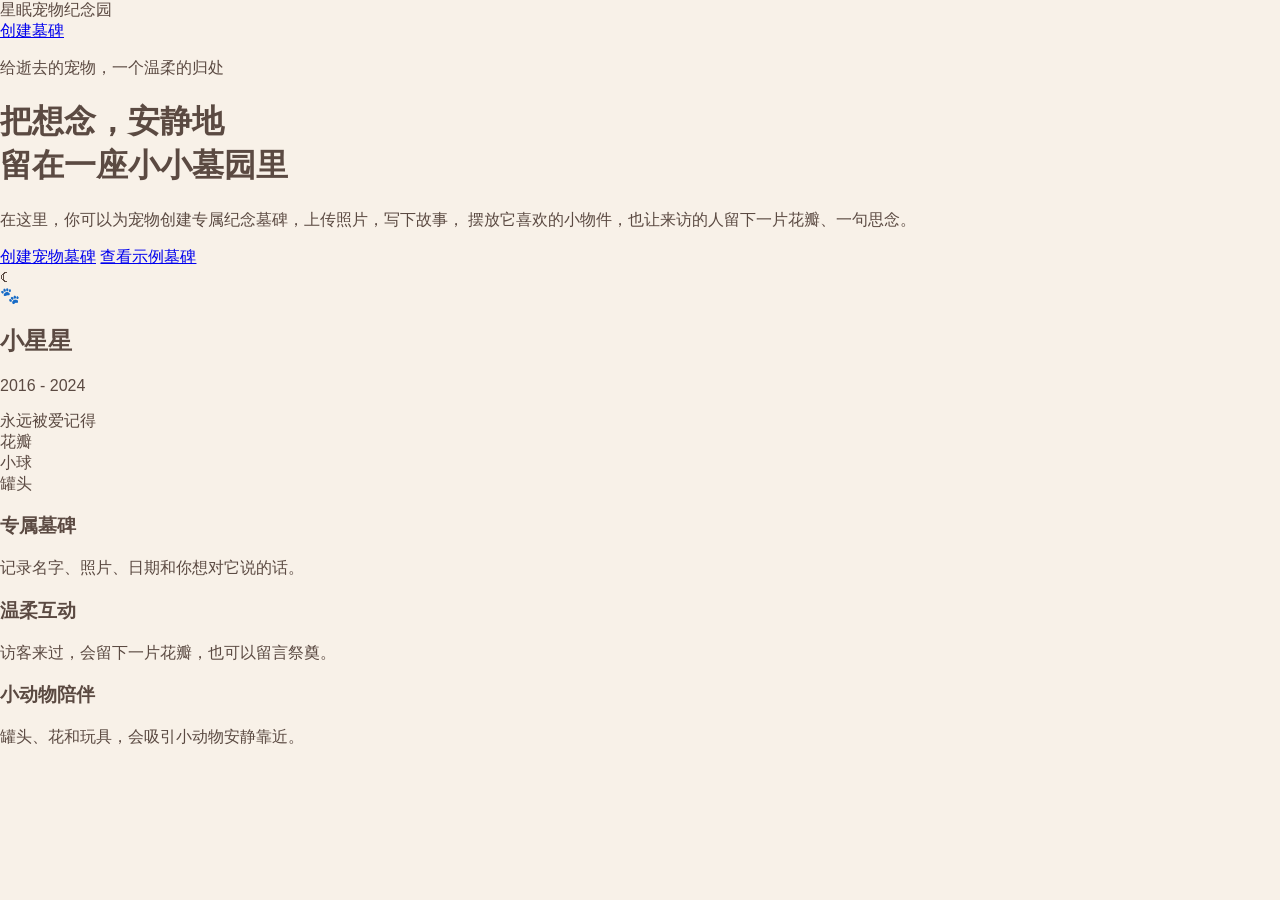
==== index.html @ d3172da9 "Update index.html" ====
<!DOCTYPE html>
<html lang="zh-CN">
<head>
  <meta charset="UTF-8">
  <title>星眠宠物纪念园</title>
  <link rel="stylesheet" href="style.css">
</head>
<body class="home-body">

  <div class="home-page">

    <header class="home-header">
      <div class="logo">星眠宠物纪念园</div>
      <a href="create.html" class="nav-button">创建墓碑</a>
    </header>

    <main class="hero-section">

      <div class="hero-text">
        <p class="small-title">给逝去的宠物，一个温柔的归处</p>

        <h1>
          把想念，安静地<br>
          留在一座小小墓园里
        </h1>

        <p class="hero-desc">
          在这里，你可以为宠物创建专属纪念墓碑，上传照片，写下故事，
          摆放它喜欢的小物件，也让来访的人留下一片花瓣、一句思念。
        </p>

        <div class="hero-actions">
          <a href="create.html" class="main-button">创建宠物墓碑</a>
          <a href="cemetery.html" class="second-button">查看示例墓碑</a>
        </div>
      </div>

      <div class="hero-card">
        <div class="moon">☾</div>
        <div class="mini-stone">
          <div class="mini-photo">🐾</div>
          <h2>小星星</h2>
          <p>2016 - 2024</p>
          <span>永远被爱记得</span>
        </div>

        <div class="soft-flower flower-one">花瓣</div>
        <div class="soft-flower flower-two">小球</div>
        <div class="soft-flower flower-three">罐头</div>
      </div>

    </main>

    <section class="home-features">
      <div class="feature-card">
        <h3>专属墓碑</h3>
        <p>记录名字、照片、日期和你想对它说的话。</p>
      </div>

      <div class="feature-card">
        <h3>温柔互动</h3>
        <p>访客来过，会留下一片花瓣，也可以留言祭奠。</p>
      </div>

      <div class="feature-card">
        <h3>小动物陪伴</h3>
        <p>罐头、花和玩具，会吸引小动物安静靠近。</p>
      </div>
    </section>

  </div>

</body>
</html>
---- style.css ----
body {
  margin: 0;
  font-family: "Microsoft YaHei", "微软雅黑", sans-serif;
  background: #f8f1e8;
  color: #5b4a42;
}

.cemetery-page {
  min-height: 100vh;
  padding: 24px;
  text-align: center;
}

.back-link {
  display: inline-block;
  margin-bottom: 18px;
  color: #8a6f5a;
  text-decoration: none;
  font-size: 14px;
}

.memorial-scene {
  max-width: 920px;
  margin: 0 auto;
}

.sky-note {
  margin-bottom: 16px;
  color: #8d786a;
  font-size: 16px;
}

.grave-area {
  position: relative;
  height: 540px;
  max-width: 780px;
  margin: 0 auto 20px;
  background: linear-gradient(#f7efe7 0%, #efe1d1 68%, #d2b58f 100%);
  border-radius: 28px;
  overflow: hidden;
  box-shadow: 0 16px 40px rgba(110, 84, 63, 0.15);
}

.grave-area::after {
  content: "";
  position: absolute;
  left: 0;
  bottom: 0;
  width: 100%;
  height: 155px;
  background: linear-gradient(#d6bd9b, #b9956f);
  z-index: 1;
}

.stone {
  position: absolute;
  left: 50%;
  bottom: 120px;
  transform: translateX(-50%);
  width: 260px;
  min-height: 260px;
  padding: 30px 24px;
  background: linear-gradient(#ded8cf, #bfb5aa);
  border-radius: 120px 120px 24px 24px;
  box-shadow: inset 0 4px 12px rgba(255,255,255,0.55), 0 12px 28px rgba(78,60,48,0.22);
  z-index: 4;
}

.photo-frame {
  width: 74px;
  height: 74px;
  margin: 0 auto 12px;
  border-radius: 50%;
  background: #f7eee4;
  display: flex;
  align-items: center;
  justify-content: center;
  font-size: 34px;
}

.stone h1 {
  margin: 8px 0 4px;
  font-size: 28px;
  color: #5c524b;
}

.date {
  margin: 0 0 12px;
  color: #776b63;
  font-size: 14px;
}

.memory {
  margin: 0 auto;
  max-width: 200px;
  font-size: 14px;
  line-height: 1.7;
}

.placed-items,
.animals,
#petals,
#traces {
  position: absolute;
  inset: 0;
  pointer-events: none;
}

.placed-items {
  z-index: 6;
}

.animals {
  z-index: 8;
  pointer-events: auto;
}

#petals {
  z-index: 9;
}

#traces {
  z-index: 5;
}

.scene-item {
  position: absolute;
  font-size: 34px;
  filter: drop-shadow(0 5px 5px rgba(75, 55, 42, 0.18));
}

.animal {
  position: absolute;
  font-size: 42px;
  cursor: pointer;
  pointer-events: auto;
  filter: drop-shadow(0 5px 5px rgba(75, 55, 42, 0.16));
}

.animal.resting {
  animation: breathing 3s ease-in-out infinite;
}

.animal.touched {
  animation: nuzzle 0.9s ease-in-out;
}

@keyframes breathing {
  0%, 100% {
    transform: translateY(0);
  }
  50% {
    transform: translateY(-3px);
  }
}

@keyframes nuzzle {
  0% {
    transform: translateX(0) rotate(0);
  }
  30% {
    transform: translateX(-8px) rotate(-5deg);
  }
  60% {
    transform: translateX(8px) rotate(5deg);
  }
  100% {
    transform: translateX(0) rotate(0);
  }
}

.petal {
  position: absolute;
  width: 13px;
  height: 20px;
  background: linear-gradient(180deg, #f5c9d2, #df93a4);
  border-radius: 80% 0 80% 0;
  opacity: 0.9;
}

.trace {
  position: absolute;
  font-size: 18px;
  opacity: 0.65;
}

.animal-status {
  max-width: 760px;
  margin: 0 auto 16px;
  padding: 12px 16px;
  background: rgba(255, 250, 245, 0.85);
  border-radius: 16px;
  color: #7a6558;
  font-size: 14px;
}

.gift-buttons {
  margin: 18px auto;
  max-width: 780px;
}

button {
  border: none;
  background: #dfc1a2;
  color: #5b4a42;
  padding: 12px 18px;
  margin: 6px;
  border-radius: 999px;
  cursor: pointer;
  font-size: 15px;
}

button:hover {
  background: #d4b08b;
}

.search-btn {
  background: #c9b69e;
}

.message-box {
  margin-top: 20px;
}

textarea {
  width: 90%;
  max-width: 620px;
  height: 90px;
  padding: 14px;
  border-radius: 16px;
  border: 1px solid #d8c5b4;
  background: #fffaf5;
  color: #5b4a42;
  resize: none;
  font-size: 15px;
}

.message-area {
  max-width: 680px;
  margin: 24px auto;
  text-align: left;
  background: rgba(255,250,245,0.8);
  padding: 18px 22px;
  border-radius: 18px;
}

.message-area h3 {
  margin-top: 0;
  text-align: center;
}

.message-item {
  padding: 10px 0;
  border-bottom: 1px solid #eadbcb;
  line-height: 1.6;
}
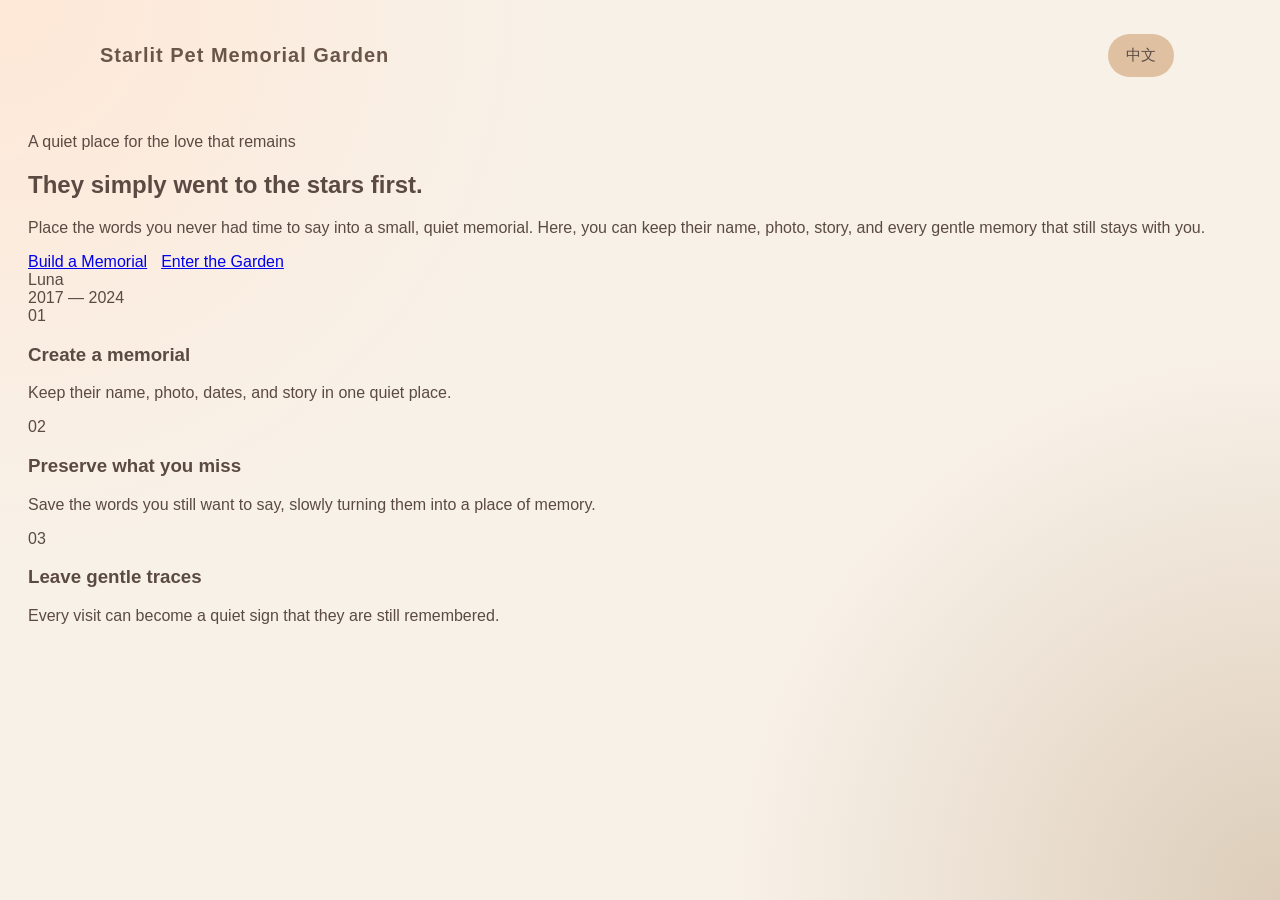
==== commit 5f619ff3: "Update index.html" ====
--- a/index.html
+++ b/index.html
@@ -1,8 +1,8 @@
 <!DOCTYPE html>
-<html lang="zh-CN">
+<html lang="en">
 <head>
   <meta charset="UTF-8">
-  <title>星眠宠物纪念园</title>
+  <title>Starlit Pet Memorial Garden</title>
   <link rel="stylesheet" href="style.css">
 </head>
 <body class="home-body">
@@ -10,65 +10,126 @@
   <div class="home-page">
 
     <header class="home-header">
-      <div class="logo">星眠宠物纪念园</div>
-      <a href="create.html" class="nav-button">创建墓碑</a>
+      <div class="logo" data-en="Starlit Pet Memorial Garden" data-zh="星眠宠物纪念园">
+        Starlit Pet Memorial Garden
+      </div>
+
+      <button class="language-button" onclick="toggleLanguage()">
+        中文
+      </button>
     </header>
 
-    <main class="hero-section">
+    <main class="new-hero">
 
-      <div class="hero-text">
-        <p class="small-title">给逝去的宠物，一个温柔的归处</p>
+      <section class="hero-copy">
+        <p class="eyebrow" data-en="A quiet place for the love that remains" data-zh="给仍然存在的爱，一个安静的地方">
+          A quiet place for the love that remains
+        </p>
 
-        <h1>
-          把想念，安静地<br>
-          留在一座小小墓园里
+        <h1 data-en="They simply went to the stars first." data-zh="它只是先去了星星上。">
+          They simply went to the stars first.
         </h1>
 
-        <p class="hero-desc">
-          在这里，你可以为宠物创建专属纪念墓碑，上传照片，写下故事，
-          摆放它喜欢的小物件，也让来访的人留下一片花瓣、一句思念。
+        <p class="hero-description"
+           data-en="Place the words you never had time to say into a small, quiet memorial. Here, you can keep their name, photo, story, and every gentle memory that still stays with you."
+           data-zh="把那些没来得及说完的话，放进一座安静的小墓碑里。在这里，你可以为离开的宠物留下名字、照片、故事和想念。">
+          Place the words you never had time to say into a small, quiet memorial.
+          Here, you can keep their name, photo, story, and every gentle memory that still stays with you.
         </p>
 
         <div class="hero-actions">
-          <a href="create.html" class="main-button">创建宠物墓碑</a>
-          <a href="cemetery.html" class="second-button">查看示例墓碑</a>
+          <a href="create.html" class="primary-action"
+             data-en="Build a Memorial"
+             data-zh="为它建一座墓碑">
+            Build a Memorial
+          </a>
+
+          <a href="cemetery.html" class="quiet-action"
+             data-en="Enter the Garden"
+             data-zh="进入纪念园">
+            Enter the Garden
+          </a>
         </div>
-      </div>
+      </section>
 
-      <div class="hero-card">
-        <div class="moon">☾</div>
-        <div class="mini-stone">
-          <div class="mini-photo">🐾</div>
-          <h2>小星星</h2>
-          <p>2016 - 2024</p>
-          <span>永远被爱记得</span>
+      <section class="memorial-illustration">
+        <div class="night-sky">
+          <div class="moon-shape"></div>
+          <div class="star star-a"></div>
+          <div class="star star-b"></div>
+          <div class="star star-c"></div>
         </div>
 
-        <div class="soft-flower flower-one">花瓣</div>
-        <div class="soft-flower flower-two">小球</div>
-        <div class="soft-flower flower-three">罐头</div>
-      </div>
+        <div class="garden-ground"></div>
+
+        <div class="illustration-stone">
+          <div class="stone-light"></div>
+          <div class="stone-name">Luna</div>
+          <div class="stone-date">2017 — 2024</div>
+        </div>
+
+        <div class="single-petal"></div>
+        <div class="small-flower"></div>
+      </section>
 
     </main>
 
-    <section class="home-features">
-      <div class="feature-card">
-        <h3>专属墓碑</h3>
-        <p>记录名字、照片、日期和你想对它说的话。</p>
+    <section class="home-notes">
+
+      <div class="note-card">
+        <span>01</span>
+        <h3 data-en="Create a memorial" data-zh="创建墓碑">
+          Create a memorial
+        </h3>
+        <p data-en="Keep their name, photo, dates, and story in one quiet place."
+           data-zh="留下它的名字、照片、日期和故事。">
+          Keep their name, photo, dates, and story in one quiet place.
+        </p>
       </div>
 
-      <div class="feature-card">
-        <h3>温柔互动</h3>
-        <p>访客来过，会留下一片花瓣，也可以留言祭奠。</p>
+      <div class="note-card">
+        <span>02</span>
+        <h3 data-en="Preserve what you miss" data-zh="记录想念">
+          Preserve what you miss
+        </h3>
+        <p data-en="Save the words you still want to say, slowly turning them into a place of memory."
+           data-zh="把想说的话保存下来，慢慢变成一座回忆之地。">
+          Save the words you still want to say, slowly turning them into a place of memory.
+        </p>
       </div>
 
-      <div class="feature-card">
-        <h3>小动物陪伴</h3>
-        <p>罐头、花和玩具，会吸引小动物安静靠近。</p>
+      <div class="note-card">
+        <span>03</span>
+        <h3 data-en="Leave gentle traces" data-zh="来访痕迹">
+          Leave gentle traces
+        </h3>
+        <p data-en="Every visit can become a quiet sign that they are still remembered."
+           data-zh="每一次看望，都会在墓碑旁留下轻轻的痕迹。">
+          Every visit can become a quiet sign that they are still remembered.
+        </p>
       </div>
+
     </section>
 
   </div>
 
+  <script>
+    let currentLanguage = "en";
+
+    function toggleLanguage() {
+      currentLanguage = currentLanguage === "en" ? "zh" : "en";
+
+      document.documentElement.lang = currentLanguage === "en" ? "en" : "zh-CN";
+
+      const items = document.querySelectorAll("[data-en][data-zh]");
+      items.forEach(function(item) {
+        item.textContent = item.getAttribute("data-" + currentLanguage);
+      });
+
+      const button = document.querySelector(".language-button");
+      button.textContent = currentLanguage === "en" ? "中文" : "English";
+    }
+  </script>
+
 </body>
 </html>
--- a/style.css
+++ b/style.css
@@ -5,6 +5,221 @@
   color: #5b4a42;
 }
 
+/* 首页 */
+.home-body {
+  background:
+    radial-gradient(circle at top left, rgba(255, 231, 213, 0.9), transparent 35%),
+    radial-gradient(circle at bottom right, rgba(214, 196, 174, 0.8), transparent 35%),
+    #f8f1e8;
+}
+
+.home-page {
+  min-height: 100vh;
+  padding: 28px;
+  box-sizing: border-box;
+}
+
+.home-header {
+  max-width: 1080px;
+  margin: 0 auto 50px;
+  display: flex;
+  justify-content: space-between;
+  align-items: center;
+}
+
+.logo {
+  font-size: 20px;
+  font-weight: 700;
+  color: #6a5649;
+  letter-spacing: 1px;
+}
+
+.nav-button {
+  text-decoration: none;
+  color: #6a5649;
+  background: rgba(255, 250, 245, 0.75);
+  padding: 10px 18px;
+  border-radius: 999px;
+  box-shadow: 0 8px 24px rgba(107, 82, 62, 0.08);
+}
+
+.hero-section {
+  max-width: 1080px;
+  margin: 0 auto;
+  display: grid;
+  grid-template-columns: 1.1fr 0.9fr;
+  gap: 48px;
+  align-items: center;
+}
+
+.small-title {
+  color: #9b7d68;
+  font-size: 15px;
+  margin-bottom: 16px;
+}
+
+.hero-text h1 {
+  font-size: 52px;
+  line-height: 1.18;
+  color: #4f413a;
+  margin: 0 0 22px;
+  letter-spacing: 1px;
+}
+
+.hero-desc {
+  max-width: 580px;
+  color: #7a6659;
+  font-size: 17px;
+  line-height: 1.9;
+  margin-bottom: 30px;
+}
+
+.hero-actions {
+  display: flex;
+  gap: 14px;
+  flex-wrap: wrap;
+}
+
+.main-button,
+.second-button {
+  display: inline-block;
+  text-decoration: none;
+  padding: 14px 24px;
+  border-radius: 999px;
+  font-size: 16px;
+}
+
+.main-button {
+  background: #b98f6d;
+  color: #fffaf5;
+  box-shadow: 0 12px 28px rgba(126, 86, 59, 0.22);
+}
+
+.second-button {
+  background: rgba(255, 250, 245, 0.82);
+  color: #6a5649;
+  box-shadow: 0 10px 24px rgba(107, 82, 62, 0.08);
+}
+
+.hero-card {
+  position: relative;
+  height: 480px;
+  border-radius: 36px;
+  background:
+    linear-gradient(180deg, rgba(255,250,245,0.88), rgba(239,222,204,0.95));
+  box-shadow: 0 22px 60px rgba(105, 77, 55, 0.18);
+  overflow: hidden;
+}
+
+.hero-card::after {
+  content: "";
+  position: absolute;
+  left: 0;
+  bottom: 0;
+  width: 100%;
+  height: 145px;
+  background: linear-gradient(#d9c2a4, #b9956f);
+}
+
+.moon {
+  position: absolute;
+  top: 32px;
+  right: 42px;
+  font-size: 46px;
+  color: #b99d84;
+}
+
+.mini-stone {
+  position: absolute;
+  left: 50%;
+  bottom: 86px;
+  transform: translateX(-50%);
+  width: 210px;
+  min-height: 230px;
+  padding: 28px 20px;
+  text-align: center;
+  background: linear-gradient(#ded8cf, #bfb5aa);
+  border-radius: 110px 110px 22px 22px;
+  box-shadow: inset 0 4px 12px rgba(255,255,255,0.6), 0 14px 32px rgba(78,60,48,0.22);
+  z-index: 3;
+}
+
+.mini-photo {
+  width: 68px;
+  height: 68px;
+  margin: 0 auto 10px;
+  border-radius: 50%;
+  background: #f8efe5;
+  display: flex;
+  align-items: center;
+  justify-content: center;
+  font-size: 32px;
+}
+
+.mini-stone h2 {
+  margin: 8px 0 4px;
+  color: #5c524b;
+}
+
+.mini-stone p,
+.mini-stone span {
+  color: #766a62;
+  font-size: 14px;
+}
+
+.soft-flower {
+  position: absolute;
+  z-index: 4;
+  background: rgba(255, 250, 245, 0.82);
+  color: #8a6c5b;
+  padding: 8px 14px;
+  border-radius: 999px;
+  font-size: 13px;
+  box-shadow: 0 10px 22px rgba(92, 68, 50, 0.12);
+}
+
+.flower-one {
+  left: 92px;
+  bottom: 92px;
+}
+
+.flower-two {
+  right: 86px;
+  bottom: 78px;
+}
+
+.flower-three {
+  right: 120px;
+  bottom: 145px;
+}
+
+.home-features {
+  max-width: 1080px;
+  margin: 58px auto 0;
+  display: grid;
+  grid-template-columns: repeat(3, 1fr);
+  gap: 18px;
+}
+
+.feature-card {
+  background: rgba(255, 250, 245, 0.72);
+  border-radius: 24px;
+  padding: 24px;
+  box-shadow: 0 12px 30px rgba(105, 77, 55, 0.08);
+}
+
+.feature-card h3 {
+  margin: 0 0 10px;
+  color: #5c4b42;
+}
+
+.feature-card p {
+  margin: 0;
+  color: #826d60;
+  line-height: 1.7;
+}
+
+/* 墓碑页和创建页 */
 .cemetery-page {
   min-height: 100vh;
   padding: 24px;
@@ -13,7 +228,7 @@
 
 .back-link {
   display: inline-block;
-  margin-bottom: 18px;
+  margin: 0 8px 18px;
   color: #8a6f5a;
   text-decoration: none;
   font-size: 14px;
@@ -76,6 +291,7 @@
   align-items: center;
   justify-content: center;
   font-size: 34px;
+  overflow: hidden;
 }
 
 .stone h1 {
@@ -222,17 +438,38 @@
   margin-top: 20px;
 }
 
-textarea {
+textarea,
+.form-input {
   width: 90%;
   max-width: 620px;
-  height: 90px;
+  box-sizing: border-box;
   padding: 14px;
+  margin: 8px auto 14px;
+  display: block;
   border-radius: 16px;
   border: 1px solid #d8c5b4;
   background: #fffaf5;
   color: #5b4a42;
+  font-size: 15px;
+}
+
+textarea {
+  height: 90px;
   resize: none;
-  font-size: 15px;
+}
+
+.form-label {
+  display: block;
+  max-width: 620px;
+  margin: 10px auto 2px;
+  text-align: left;
+  color: #7a6558;
+  font-size: 14px;
+}
+
+.form-tip {
+  color: #9a8170;
+  font-size: 13px;
 }
 
 .message-area {
@@ -244,6 +481,7 @@
   border-radius: 18px;
 }
 
+.message-area h2,
 .message-area h3 {
   margin-top: 0;
   text-align: center;
@@ -254,3 +492,35 @@
   border-bottom: 1px solid #eadbcb;
   line-height: 1.6;
 }
+
+/* 手机适配 */
+@media (max-width: 760px) {
+  .home-page {
+    padding: 20px;
+  }
+
+  .home-header {
+    margin-bottom: 32px;
+  }
+
+  .hero-section {
+    grid-template-columns: 1fr;
+    gap: 28px;
+  }
+
+  .hero-text h1 {
+    font-size: 36px;
+  }
+
+  .hero-desc {
+    font-size: 15px;
+  }
+
+  .hero-card {
+    height: 420px;
+  }
+
+  .home-features {
+    grid-template-columns: 1fr;
+  }
+}
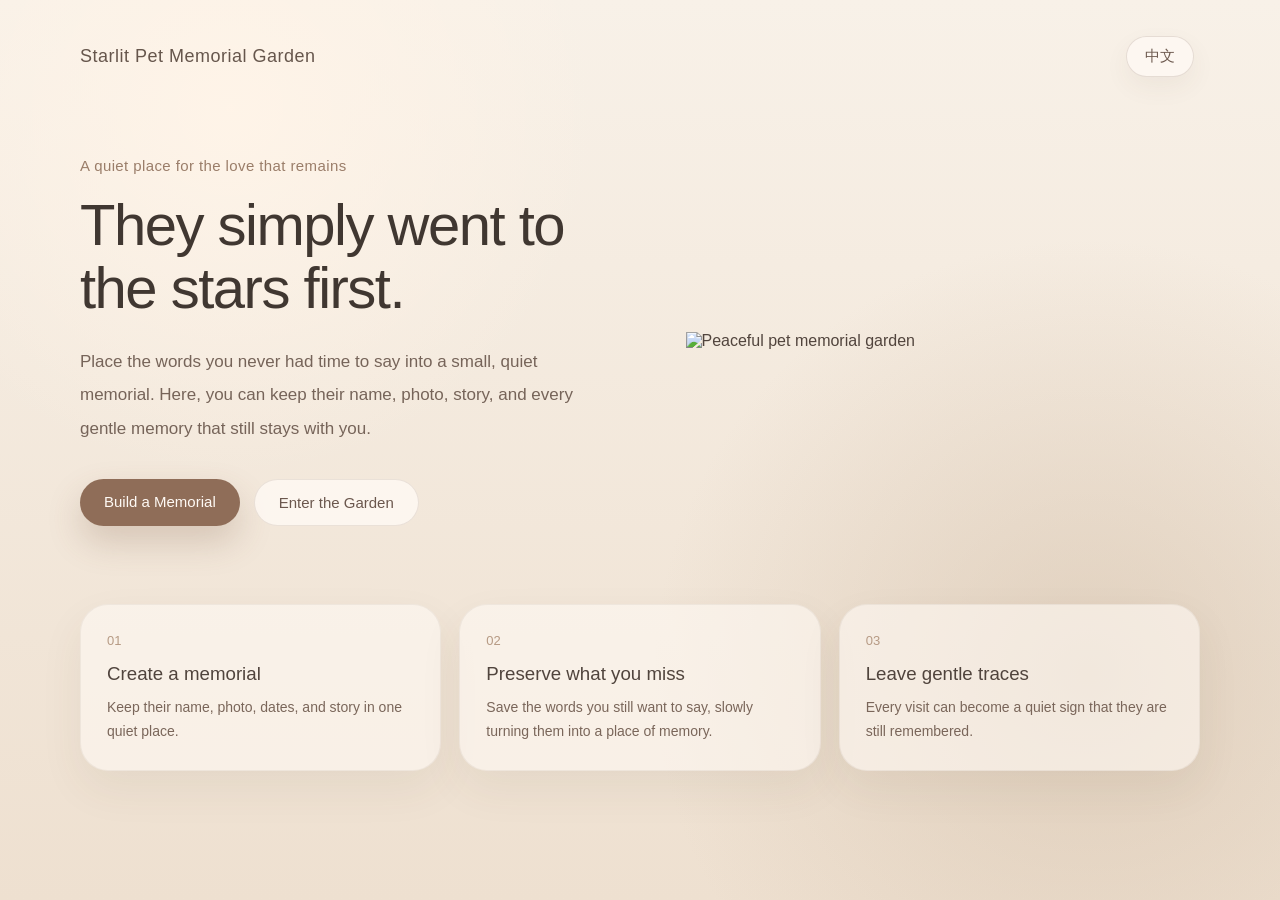
==== commit 5e1eb588: "Update index.html" ====
--- a/index.html
+++ b/index.html
@@ -52,24 +52,8 @@
         </div>
       </section>
 
-      <section class="memorial-illustration">
-        <div class="night-sky">
-          <div class="moon-shape"></div>
-          <div class="star star-a"></div>
-          <div class="star star-b"></div>
-          <div class="star star-c"></div>
-        </div>
-
-        <div class="garden-ground"></div>
-
-        <div class="illustration-stone">
-          <div class="stone-light"></div>
-          <div class="stone-name">Luna</div>
-          <div class="stone-date">2017 — 2024</div>
-        </div>
-
-        <div class="single-petal"></div>
-        <div class="small-flower"></div>
+      <section class="hero-image-card">
+        <img src="assets/hero.png" alt="Peaceful pet memorial garden">
       </section>
 
     </main>
--- a/style.css
+++ b/style.css
@@ -1,77 +1,81 @@
 body {
   margin: 0;
-  font-family: "Microsoft YaHei", "微软雅黑", sans-serif;
-  background: #f8f1e8;
-  color: #5b4a42;
-}
-
-/* 首页 */
+  font-family: "Microsoft YaHei", "微软雅黑", Arial, sans-serif;
+  background: #f6efe6;
+  color: #51443d;
+}
+
+/* 首页整体 */
 .home-body {
+  min-height: 100vh;
   background:
-    radial-gradient(circle at top left, rgba(255, 231, 213, 0.9), transparent 35%),
-    radial-gradient(circle at bottom right, rgba(214, 196, 174, 0.8), transparent 35%),
-    #f8f1e8;
+    radial-gradient(circle at 18% 12%, rgba(255, 244, 232, 0.95), transparent 28%),
+    radial-gradient(circle at 85% 75%, rgba(210, 190, 168, 0.55), transparent 34%),
+    linear-gradient(180deg, #f8f1e8 0%, #eee0d0 100%);
 }
 
 .home-page {
   min-height: 100vh;
-  padding: 28px;
+  padding: 30px;
   box-sizing: border-box;
 }
 
 .home-header {
-  max-width: 1080px;
-  margin: 0 auto 50px;
+  max-width: 1120px;
+  margin: 0 auto 74px;
   display: flex;
+  align-items: center;
   justify-content: space-between;
-  align-items: center;
 }
 
 .logo {
-  font-size: 20px;
-  font-weight: 700;
-  color: #6a5649;
-  letter-spacing: 1px;
-}
-
-.nav-button {
-  text-decoration: none;
-  color: #6a5649;
-  background: rgba(255, 250, 245, 0.75);
+  color: #66564c;
+  font-size: 18px;
+  letter-spacing: 0.5px;
+}
+
+.language-button {
+  border: 1px solid rgba(120, 96, 80, 0.18);
+  background: rgba(255, 250, 245, 0.72);
+  color: #6d5a4f;
   padding: 10px 18px;
   border-radius: 999px;
-  box-shadow: 0 8px 24px rgba(107, 82, 62, 0.08);
-}
-
-.hero-section {
-  max-width: 1080px;
+  cursor: pointer;
+  box-shadow: 0 10px 26px rgba(92, 68, 50, 0.06);
+}
+
+.new-hero {
+  max-width: 1120px;
   margin: 0 auto;
   display: grid;
-  grid-template-columns: 1.1fr 0.9fr;
-  gap: 48px;
+  grid-template-columns: 1.02fr 0.98fr;
+  gap: 70px;
   align-items: center;
 }
 
-.small-title {
-  color: #9b7d68;
+.eyebrow {
+  margin: 0 0 20px;
+  color: #9a7d69;
   font-size: 15px;
-  margin-bottom: 16px;
-}
-
-.hero-text h1 {
-  font-size: 52px;
-  line-height: 1.18;
-  color: #4f413a;
-  margin: 0 0 22px;
-  letter-spacing: 1px;
-}
-
-.hero-desc {
-  max-width: 580px;
-  color: #7a6659;
+  letter-spacing: 0.4px;
+}
+
+.hero-copy h1 {
+  margin: 0 0 26px;
+  max-width: 560px;
+  font-size: 58px;
+  line-height: 1.08;
+  font-weight: 500;
+  color: #403731;
+  letter-spacing: -1.5px;
+}
+
+.hero-description {
+  max-width: 560px;
+  margin: 0 0 34px;
+  color: #766459;
   font-size: 17px;
-  line-height: 1.9;
-  margin-bottom: 30px;
+  line-height: 1.95;
 }
 
 .hero-actions {
@@ -80,143 +84,207 @@
   flex-wrap: wrap;
 }
 
-.main-button,
-.second-button {
+.primary-action,
+.quiet-action {
   display: inline-block;
   text-decoration: none;
   padding: 14px 24px;
   border-radius: 999px;
-  font-size: 16px;
-}
-
-.main-button {
-  background: #b98f6d;
+  font-size: 15px;
+}
+
+.primary-action {
+  background: #8f6d58;
   color: #fffaf5;
-  box-shadow: 0 12px 28px rgba(126, 86, 59, 0.22);
-}
-
-.second-button {
-  background: rgba(255, 250, 245, 0.82);
-  color: #6a5649;
-  box-shadow: 0 10px 24px rgba(107, 82, 62, 0.08);
-}
-
-.hero-card {
+  box-shadow: 0 16px 34px rgba(112, 78, 55, 0.22);
+}
+
+.quiet-action {
+  background: rgba(255, 250, 245, 0.78);
+  color: #6b574d;
+  border: 1px solid rgba(120, 96, 80, 0.14);
+}
+
+/* 右侧插画 */
+.memorial-illustration {
   position: relative;
-  height: 480px;
-  border-radius: 36px;
+  height: 500px;
+  border-radius: 42px;
+  overflow: hidden;
   background:
-    linear-gradient(180deg, rgba(255,250,245,0.88), rgba(239,222,204,0.95));
-  box-shadow: 0 22px 60px rgba(105, 77, 55, 0.18);
-  overflow: hidden;
-}
-
-.hero-card::after {
+    linear-gradient(180deg, #e8dfd5 0%, #f5ede3 45%, #d5bea0 100%);
+  box-shadow: 0 30px 80px rgba(91, 65, 47, 0.16);
+}
+
+.night-sky {
+  position: absolute;
+  inset: 0;
+  background:
+    radial-gradient(circle at 70% 22%, rgba(255, 250, 232, 0.9), transparent 8%),
+    linear-gradient(180deg, #d9d2cb 0%, #eee3d7 65%, transparent 100%);
+}
+
+.moon-shape {
+  position: absolute;
+  right: 82px;
+  top: 60px;
+  width: 58px;
+  height: 58px;
+  border-radius: 50%;
+  background: #fff8dc;
+  box-shadow: 0 0 36px rgba(255, 243, 204, 0.78);
+}
+
+.moon-shape::after {
   content: "";
+  position: absolute;
+  left: 18px;
+  top: -4px;
+  width: 58px;
+  height: 58px;
+  border-radius: 50%;
+  background: #ded6cd;
+}
+
+.star {
+  position: absolute;
+  width: 4px;
+  height: 4px;
+  border-radius: 50%;
+  background: rgba(255, 250, 235, 0.9);
+}
+
+.star-a {
+  left: 90px;
+  top: 88px;
+}
+
+.star-b {
+  left: 170px;
+  top: 145px;
+}
+
+.star-c {
+  right: 170px;
+  top: 160px;
+}
+
+.garden-ground {
   position: absolute;
   left: 0;
   bottom: 0;
   width: 100%;
-  height: 145px;
-  background: linear-gradient(#d9c2a4, #b9956f);
-}
-
-.moon {
-  position: absolute;
-  top: 32px;
-  right: 42px;
-  font-size: 46px;
-  color: #b99d84;
-}
-
-.mini-stone {
+  height: 155px;
+  background:
+    radial-gradient(circle at 35% 20%, rgba(255,255,255,0.16), transparent 20%),
+    linear-gradient(180deg, #cbb08d, #a98463);
+  z-index: 2;
+}
+
+.illustration-stone {
   position: absolute;
   left: 50%;
-  bottom: 86px;
+  bottom: 88px;
   transform: translateX(-50%);
-  width: 210px;
-  min-height: 230px;
-  padding: 28px 20px;
+  width: 205px;
+  height: 245px;
+  border-radius: 110px 110px 22px 22px;
+  background: linear-gradient(180deg, #d6d0c8, #aca298);
+  z-index: 4;
+  box-shadow:
+    inset 0 8px 18px rgba(255,255,255,0.38),
+    0 18px 38px rgba(72, 54, 42, 0.22);
   text-align: center;
-  background: linear-gradient(#ded8cf, #bfb5aa);
-  border-radius: 110px 110px 22px 22px;
-  box-shadow: inset 0 4px 12px rgba(255,255,255,0.6), 0 14px 32px rgba(78,60,48,0.22);
-  z-index: 3;
-}
-
-.mini-photo {
-  width: 68px;
-  height: 68px;
-  margin: 0 auto 10px;
+  color: #5a514a;
+}
+
+.stone-light {
+  width: 66px;
+  height: 66px;
+  margin: 34px auto 16px;
   border-radius: 50%;
-  background: #f8efe5;
-  display: flex;
-  align-items: center;
-  justify-content: center;
-  font-size: 32px;
-}
-
-.mini-stone h2 {
-  margin: 8px 0 4px;
-  color: #5c524b;
-}
-
-.mini-stone p,
-.mini-stone span {
-  color: #766a62;
-  font-size: 14px;
-}
-
-.soft-flower {
-  position: absolute;
-  z-index: 4;
-  background: rgba(255, 250, 245, 0.82);
-  color: #8a6c5b;
-  padding: 8px 14px;
+  background: rgba(255, 248, 238, 0.82);
+  box-shadow: inset 0 0 0 4px rgba(255,255,255,0.45);
+}
+
+.stone-name {
+  font-size: 24px;
+  margin-bottom: 8px;
+}
+
+.stone-date {
+  font-size: 13px;
+  color: #746a63;
+}
+
+.single-petal {
+  position: absolute;
+  left: 245px;
+  bottom: 92px;
+  width: 14px;
+  height: 22px;
+  border-radius: 80% 0 80% 0;
+  background: linear-gradient(180deg, #eec6ce, #c98796);
+  transform: rotate(28deg);
+  z-index: 5;
+}
+
+.small-flower {
+  position: absolute;
+  right: 150px;
+  bottom: 92px;
+  width: 10px;
+  height: 44px;
+  background: #6f8a67;
   border-radius: 999px;
-  font-size: 13px;
-  box-shadow: 0 10px 22px rgba(92, 68, 50, 0.12);
-}
-
-.flower-one {
-  left: 92px;
-  bottom: 92px;
-}
-
-.flower-two {
-  right: 86px;
-  bottom: 78px;
-}
-
-.flower-three {
-  right: 120px;
-  bottom: 145px;
-}
-
-.home-features {
-  max-width: 1080px;
-  margin: 58px auto 0;
+  z-index: 5;
+}
+
+.small-flower::before {
+  content: "";
+  position: absolute;
+  left: -13px;
+  top: -18px;
+  width: 36px;
+  height: 36px;
+  background: #d9a9b2;
+  border-radius: 50% 50% 50% 0;
+  transform: rotate(-20deg);
+}
+
+/* 首页底部说明 */
+.home-notes {
+  max-width: 1120px;
+  margin: 78px auto 20px;
   display: grid;
   grid-template-columns: repeat(3, 1fr);
   gap: 18px;
 }
 
-.feature-card {
-  background: rgba(255, 250, 245, 0.72);
-  border-radius: 24px;
-  padding: 24px;
-  box-shadow: 0 12px 30px rgba(105, 77, 55, 0.08);
-}
-
-.feature-card h3 {
-  margin: 0 0 10px;
-  color: #5c4b42;
-}
-
-.feature-card p {
+.note-card {
+  padding: 26px;
+  border-radius: 28px;
+  background: rgba(255, 250, 245, 0.58);
+  border: 1px solid rgba(120, 96, 80, 0.08);
+  box-shadow: 0 18px 44px rgba(91, 65, 47, 0.07);
+}
+
+.note-card span {
+  color: #b69a84;
+  font-size: 13px;
+}
+
+.note-card h3 {
+  margin: 14px 0 10px;
+  color: #50443d;
+  font-weight: 500;
+}
+
+.note-card p {
   margin: 0;
-  color: #826d60;
-  line-height: 1.7;
+  color: #7a665a;
+  line-height: 1.75;
+  font-size: 14px;
 }
 
 /* 墓碑页和创建页 */
@@ -224,6 +292,7 @@
   min-height: 100vh;
   padding: 24px;
   text-align: center;
+  box-sizing: border-box;
 }
 
 .back-link {
@@ -494,33 +563,34 @@
 }
 
 /* 手机适配 */
-@media (max-width: 760px) {
+@media (max-width: 780px) {
   .home-page {
-    padding: 20px;
+    padding: 22px;
   }
 
   .home-header {
-    margin-bottom: 32px;
-  }
-
-  .hero-section {
+    margin-bottom: 42px;
+  }
+
+  .new-hero {
     grid-template-columns: 1fr;
-    gap: 28px;
-  }
-
-  .hero-text h1 {
-    font-size: 36px;
-  }
-
-  .hero-desc {
+    gap: 42px;
+  }
+
+  .hero-copy h1 {
+    font-size: 40px;
+  }
+
+  .hero-description {
     font-size: 15px;
   }
 
-  .hero-card {
-    height: 420px;
-  }
-
-  .home-features {
+  .memorial-illustration {
+    height: 430px;
+  }
+
+  .home-notes {
     grid-template-columns: 1fr;
-  }
-}
+    margin-top: 48px;
+  }
+}
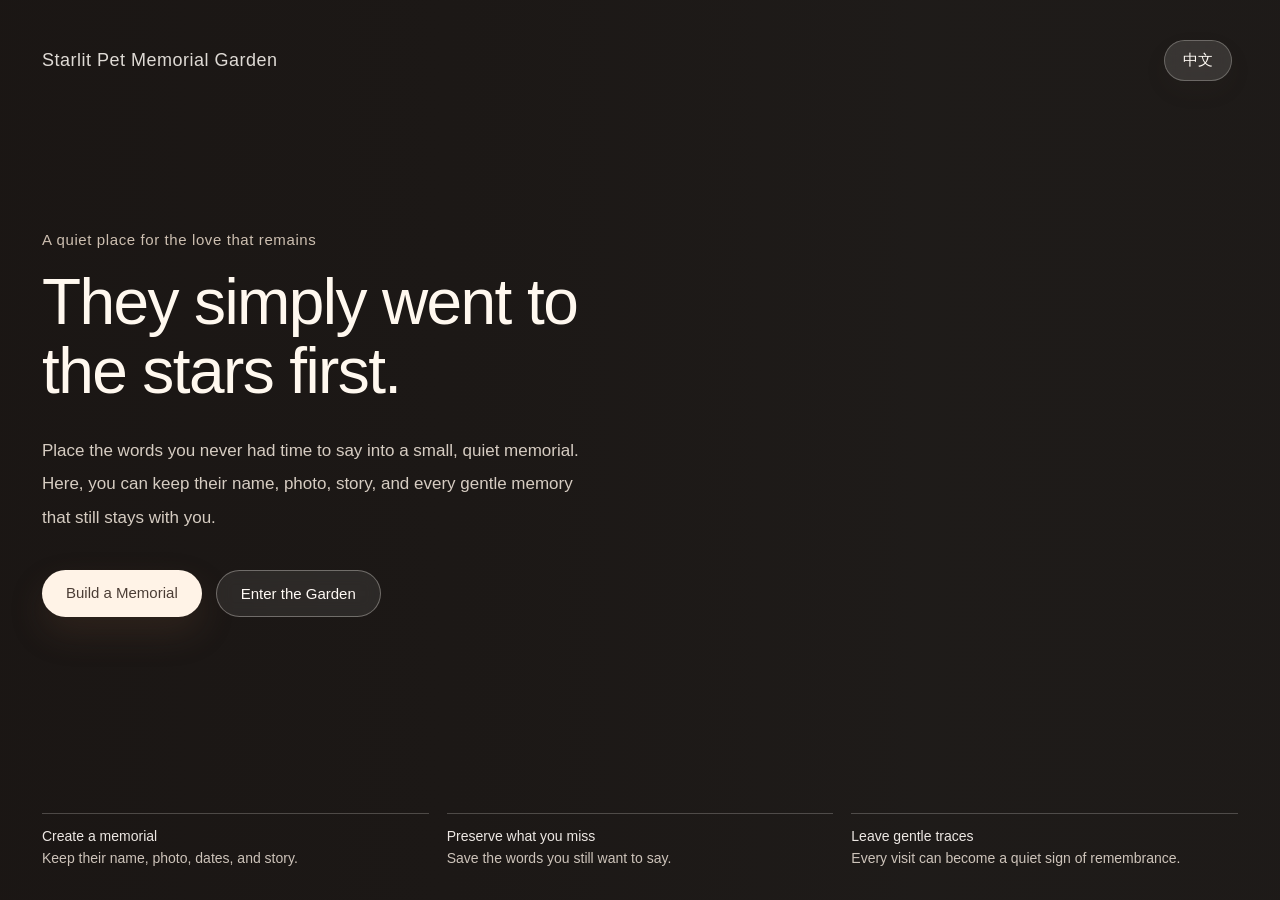
==== commit 80af0ebf: "Update index.html" ====
--- a/index.html
+++ b/index.html
@@ -4,40 +4,214 @@
   <meta charset="UTF-8">
   <title>Starlit Pet Memorial Garden</title>
   <link rel="stylesheet" href="style.css">
+
+  <style>
+    body.home-body {
+      margin: 0;
+      min-height: 100vh;
+      font-family: "Microsoft YaHei", Arial, sans-serif;
+      color: #fffaf5;
+      background: #1f1c1a;
+    }
+
+    .home-fullscreen {
+      min-height: 100vh;
+      background-image:
+        linear-gradient(
+          90deg,
+          rgba(25, 20, 18, 0.72) 0%,
+          rgba(25, 20, 18, 0.48) 38%,
+          rgba(25, 20, 18, 0.12) 72%,
+          rgba(25, 20, 18, 0.22) 100%
+        ),
+        url("assets/hero.png");
+      background-size: cover;
+      background-position: center;
+      background-repeat: no-repeat;
+      position: relative;
+      overflow: hidden;
+    }
+
+    .home-top {
+      position: relative;
+      z-index: 2;
+      max-width: 1200px;
+      margin: 0 auto;
+      padding: 34px 42px;
+      display: flex;
+      justify-content: space-between;
+      align-items: center;
+    }
+
+    .home-logo {
+      font-size: 18px;
+      letter-spacing: 0.5px;
+      color: rgba(255, 250, 245, 0.86);
+    }
+
+    .language-button {
+      border: 1px solid rgba(255, 250, 245, 0.26);
+      background: rgba(255, 250, 245, 0.12);
+      color: #fffaf5;
+      padding: 10px 18px;
+      border-radius: 999px;
+      cursor: pointer;
+      backdrop-filter: blur(10px);
+    }
+
+    .home-content {
+      position: relative;
+      z-index: 2;
+      max-width: 1200px;
+      margin: 0 auto;
+      padding: 110px 42px 80px;
+    }
+
+    .home-copy {
+      max-width: 560px;
+    }
+
+    .eyebrow {
+      margin: 0 0 20px;
+      color: rgba(255, 238, 220, 0.78);
+      font-size: 15px;
+      letter-spacing: 0.6px;
+    }
+
+    .home-copy h1 {
+      margin: 0 0 28px;
+      font-size: 64px;
+      line-height: 1.08;
+      font-weight: 500;
+      letter-spacing: -1.6px;
+      color: #fff8ef;
+    }
+
+    .home-desc {
+      margin: 0 0 36px;
+      color: rgba(255, 244, 232, 0.82);
+      font-size: 17px;
+      line-height: 1.95;
+    }
+
+    .home-actions {
+      display: flex;
+      gap: 14px;
+      flex-wrap: wrap;
+    }
+
+    .primary-action,
+    .quiet-action {
+      display: inline-block;
+      text-decoration: none;
+      padding: 14px 24px;
+      border-radius: 999px;
+      font-size: 15px;
+    }
+
+    .primary-action {
+      background: #fff3e7;
+      color: #4b3d35;
+    }
+
+    .quiet-action {
+      color: #fffaf5;
+      border: 1px solid rgba(255, 250, 245, 0.32);
+      background: rgba(255, 250, 245, 0.08);
+      backdrop-filter: blur(8px);
+    }
+
+    .home-bottom-notes {
+      position: absolute;
+      left: 50%;
+      bottom: 34px;
+      transform: translateX(-50%);
+      z-index: 2;
+      width: calc(100% - 84px);
+      max-width: 1200px;
+      display: grid;
+      grid-template-columns: repeat(3, 1fr);
+      gap: 18px;
+      color: rgba(255, 244, 232, 0.78);
+      font-size: 14px;
+    }
+
+    .home-note {
+      border-top: 1px solid rgba(255, 250, 245, 0.22);
+      padding-top: 14px;
+    }
+
+    .home-note strong {
+      display: block;
+      margin-bottom: 6px;
+      color: rgba(255, 250, 245, 0.92);
+      font-weight: 500;
+    }
+
+    @media (max-width: 800px) {
+      .home-fullscreen {
+        background-position: center;
+      }
+
+      .home-top {
+        padding: 24px;
+      }
+
+      .home-content {
+        padding: 76px 24px 180px;
+      }
+
+      .home-copy h1 {
+        font-size: 42px;
+      }
+
+      .home-desc {
+        font-size: 15px;
+      }
+
+      .home-bottom-notes {
+        grid-template-columns: 1fr;
+        width: calc(100% - 48px);
+        bottom: 22px;
+      }
+    }
+  </style>
 </head>
+
 <body class="home-body">
 
-  <div class="home-page">
-
-    <header class="home-header">
-      <div class="logo" data-en="Starlit Pet Memorial Garden" data-zh="星眠宠物纪念园">
+  <main class="home-fullscreen">
+
+    <header class="home-top">
+      <div class="home-logo" data-en="Starlit Pet Memorial Garden" data-zh="星眠宠物纪念园">
         Starlit Pet Memorial Garden
       </div>
 
-      <button class="language-button" onclick="toggleLanguage()">
-        中文
-      </button>
+      <button class="language-button" onclick="toggleLanguage()">中文</button>
     </header>
 
-    <main class="new-hero">
-
-      <section class="hero-copy">
-        <p class="eyebrow" data-en="A quiet place for the love that remains" data-zh="给仍然存在的爱，一个安静的地方">
+    <section class="home-content">
+      <div class="home-copy">
+
+        <p class="eyebrow"
+           data-en="A quiet place for the love that remains"
+           data-zh="给仍然存在的爱，一个安静的地方">
           A quiet place for the love that remains
         </p>
 
-        <h1 data-en="They simply went to the stars first." data-zh="它只是先去了星星上。">
+        <h1
+          data-en="They simply went to the stars first."
+          data-zh="它只是先去了星星上。">
           They simply went to the stars first.
         </h1>
 
-        <p class="hero-description"
+        <p class="home-desc"
            data-en="Place the words you never had time to say into a small, quiet memorial. Here, you can keep their name, photo, story, and every gentle memory that still stays with you."
            data-zh="把那些没来得及说完的话，放进一座安静的小墓碑里。在这里，你可以为离开的宠物留下名字、照片、故事和想念。">
-          Place the words you never had time to say into a small, quiet memorial.
-          Here, you can keep their name, photo, story, and every gentle memory that still stays with you.
+          Place the words you never had time to say into a small, quiet memorial. Here, you can keep their name, photo, story, and every gentle memory that still stays with you.
         </p>
 
-        <div class="hero-actions">
+        <div class="home-actions">
           <a href="create.html" class="primary-action"
              data-en="Build a Memorial"
              data-zh="为它建一座墓碑">
@@ -50,68 +224,51 @@
             Enter the Garden
           </a>
         </div>
-      </section>
-
-      <section class="hero-image-card">
-        <img src="assets/hero.png" alt="Peaceful pet memorial garden">
-      </section>
-
-    </main>
-
-    <section class="home-notes">
-
-      <div class="note-card">
-        <span>01</span>
-        <h3 data-en="Create a memorial" data-zh="创建墓碑">
-          Create a memorial
-        </h3>
-        <p data-en="Keep their name, photo, dates, and story in one quiet place."
-           data-zh="留下它的名字、照片、日期和故事。">
-          Keep their name, photo, dates, and story in one quiet place.
-        </p>
-      </div>
-
-      <div class="note-card">
-        <span>02</span>
-        <h3 data-en="Preserve what you miss" data-zh="记录想念">
-          Preserve what you miss
-        </h3>
-        <p data-en="Save the words you still want to say, slowly turning them into a place of memory."
-           data-zh="把想说的话保存下来，慢慢变成一座回忆之地。">
-          Save the words you still want to say, slowly turning them into a place of memory.
-        </p>
-      </div>
-
-      <div class="note-card">
-        <span>03</span>
-        <h3 data-en="Leave gentle traces" data-zh="来访痕迹">
-          Leave gentle traces
-        </h3>
-        <p data-en="Every visit can become a quiet sign that they are still remembered."
-           data-zh="每一次看望，都会在墓碑旁留下轻轻的痕迹。">
-          Every visit can become a quiet sign that they are still remembered.
-        </p>
-      </div>
-
+
+      </div>
     </section>
 
-  </div>
+    <section class="home-bottom-notes">
+      <div class="home-note">
+        <strong data-en="Create a memorial" data-zh="创建墓碑">Create a memorial</strong>
+        <span data-en="Keep their name, photo, dates, and story."
+              data-zh="留下它的名字、照片、日期和故事。">
+          Keep their name, photo, dates, and story.
+        </span>
+      </div>
+
+      <div class="home-note">
+        <strong data-en="Preserve what you miss" data-zh="记录想念">Preserve what you miss</strong>
+        <span data-en="Save the words you still want to say."
+              data-zh="把想说的话保存下来。">
+          Save the words you still want to say.
+        </span>
+      </div>
+
+      <div class="home-note">
+        <strong data-en="Leave gentle traces" data-zh="来访痕迹">Leave gentle traces</strong>
+        <span data-en="Every visit can become a quiet sign of remembrance."
+              data-zh="每一次看望，都会留下轻轻的痕迹。">
+          Every visit can become a quiet sign of remembrance.
+        </span>
+      </div>
+    </section>
+
+  </main>
 
   <script>
     let currentLanguage = "en";
 
     function toggleLanguage() {
       currentLanguage = currentLanguage === "en" ? "zh" : "en";
-
       document.documentElement.lang = currentLanguage === "en" ? "en" : "zh-CN";
 
-      const items = document.querySelectorAll("[data-en][data-zh]");
-      items.forEach(function(item) {
+      document.querySelectorAll("[data-en][data-zh]").forEach(function(item) {
         item.textContent = item.getAttribute("data-" + currentLanguage);
       });
 
-      const button = document.querySelector(".language-button");
-      button.textContent = currentLanguage === "en" ? "中文" : "English";
+      document.querySelector(".language-button").textContent =
+        currentLanguage === "en" ? "中文" : "English";
     }
   </script>
 
--- a/style.css
+++ b/style.css
@@ -5,7 +5,7 @@
   color: #51443d;
 }
 
-/* 首页整体 */
+/* 首页 */
 .home-body {
   min-height: 100vh;
   background:
@@ -21,8 +21,8 @@
 }
 
 .home-header {
-  max-width: 1120px;
-  margin: 0 auto 74px;
+  max-width: 1180px;
+  margin: 0 auto 70px;
   display: flex;
   align-items: center;
   justify-content: space-between;
@@ -45,11 +45,11 @@
 }
 
 .new-hero {
-  max-width: 1120px;
+  max-width: 1180px;
   margin: 0 auto;
   display: grid;
-  grid-template-columns: 1.02fr 0.98fr;
-  gap: 70px;
+  grid-template-columns: 0.95fr 1.05fr;
+  gap: 72px;
   align-items: center;
 }
 
@@ -105,156 +105,37 @@
   border: 1px solid rgba(120, 96, 80, 0.14);
 }
 
-/* 右侧插画 */
-.memorial-illustration {
+/* 首页右侧图片 */
+.hero-image-card {
   position: relative;
-  height: 500px;
-  border-radius: 42px;
+  height: 540px;
+  border-radius: 38px;
   overflow: hidden;
-  background:
-    linear-gradient(180deg, #e8dfd5 0%, #f5ede3 45%, #d5bea0 100%);
-  box-shadow: 0 30px 80px rgba(91, 65, 47, 0.16);
-}
-
-.night-sky {
+  box-shadow: 0 30px 80px rgba(91, 65, 47, 0.18);
+  background: #e8ded2;
+}
+
+.hero-image-card img {
+  width: 100%;
+  height: 100%;
+  object-fit: cover;
+  display: block;
+}
+
+/* 给图片加柔和暗角，更高级 */
+.hero-image-card::after {
+  content: "";
   position: absolute;
   inset: 0;
   background:
-    radial-gradient(circle at 70% 22%, rgba(255, 250, 232, 0.9), transparent 8%),
-    linear-gradient(180deg, #d9d2cb 0%, #eee3d7 65%, transparent 100%);
-}
-
-.moon-shape {
-  position: absolute;
-  right: 82px;
-  top: 60px;
-  width: 58px;
-  height: 58px;
-  border-radius: 50%;
-  background: #fff8dc;
-  box-shadow: 0 0 36px rgba(255, 243, 204, 0.78);
-}
-
-.moon-shape::after {
-  content: "";
-  position: absolute;
-  left: 18px;
-  top: -4px;
-  width: 58px;
-  height: 58px;
-  border-radius: 50%;
-  background: #ded6cd;
-}
-
-.star {
-  position: absolute;
-  width: 4px;
-  height: 4px;
-  border-radius: 50%;
-  background: rgba(255, 250, 235, 0.9);
-}
-
-.star-a {
-  left: 90px;
-  top: 88px;
-}
-
-.star-b {
-  left: 170px;
-  top: 145px;
-}
-
-.star-c {
-  right: 170px;
-  top: 160px;
-}
-
-.garden-ground {
-  position: absolute;
-  left: 0;
-  bottom: 0;
-  width: 100%;
-  height: 155px;
-  background:
-    radial-gradient(circle at 35% 20%, rgba(255,255,255,0.16), transparent 20%),
-    linear-gradient(180deg, #cbb08d, #a98463);
-  z-index: 2;
-}
-
-.illustration-stone {
-  position: absolute;
-  left: 50%;
-  bottom: 88px;
-  transform: translateX(-50%);
-  width: 205px;
-  height: 245px;
-  border-radius: 110px 110px 22px 22px;
-  background: linear-gradient(180deg, #d6d0c8, #aca298);
-  z-index: 4;
-  box-shadow:
-    inset 0 8px 18px rgba(255,255,255,0.38),
-    0 18px 38px rgba(72, 54, 42, 0.22);
-  text-align: center;
-  color: #5a514a;
-}
-
-.stone-light {
-  width: 66px;
-  height: 66px;
-  margin: 34px auto 16px;
-  border-radius: 50%;
-  background: rgba(255, 248, 238, 0.82);
-  box-shadow: inset 0 0 0 4px rgba(255,255,255,0.45);
-}
-
-.stone-name {
-  font-size: 24px;
-  margin-bottom: 8px;
-}
-
-.stone-date {
-  font-size: 13px;
-  color: #746a63;
-}
-
-.single-petal {
-  position: absolute;
-  left: 245px;
-  bottom: 92px;
-  width: 14px;
-  height: 22px;
-  border-radius: 80% 0 80% 0;
-  background: linear-gradient(180deg, #eec6ce, #c98796);
-  transform: rotate(28deg);
-  z-index: 5;
-}
-
-.small-flower {
-  position: absolute;
-  right: 150px;
-  bottom: 92px;
-  width: 10px;
-  height: 44px;
-  background: #6f8a67;
-  border-radius: 999px;
-  z-index: 5;
-}
-
-.small-flower::before {
-  content: "";
-  position: absolute;
-  left: -13px;
-  top: -18px;
-  width: 36px;
-  height: 36px;
-  background: #d9a9b2;
-  border-radius: 50% 50% 50% 0;
-  transform: rotate(-20deg);
+    linear-gradient(90deg, rgba(50, 38, 31, 0.08), transparent 35%),
+    linear-gradient(180deg, transparent 55%, rgba(60, 42, 32, 0.18));
+  pointer-events: none;
 }
 
 /* 首页底部说明 */
 .home-notes {
-  max-width: 1120px;
+  max-width: 1180px;
   margin: 78px auto 20px;
   display: grid;
   grid-template-columns: repeat(3, 1fr);
@@ -585,7 +466,7 @@
     font-size: 15px;
   }
 
-  .memorial-illustration {
+  .hero-image-card {
     height: 430px;
   }
 
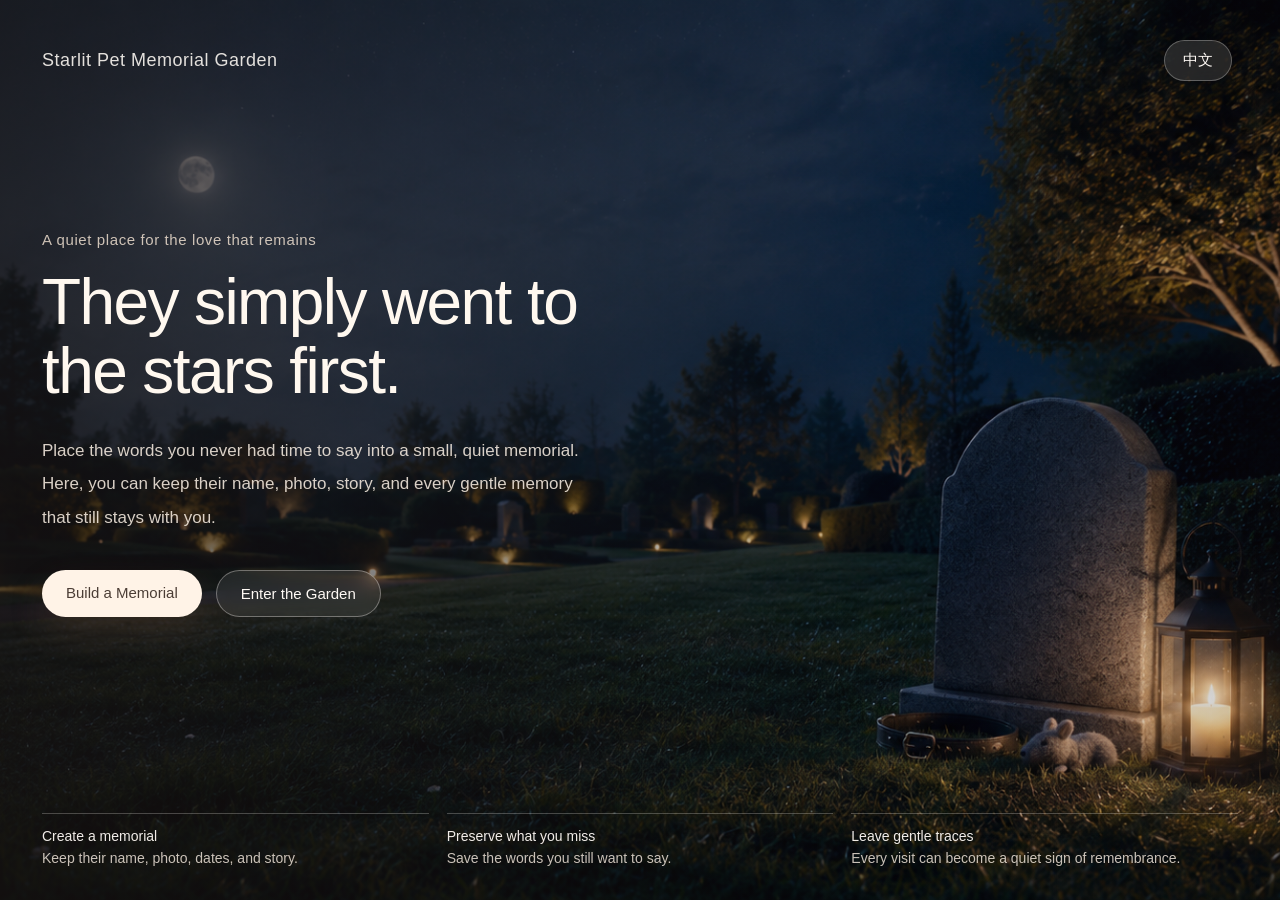
==== commit e6fad5dc: "Update index.html" ====
--- a/index.html
+++ b/index.html
@@ -20,11 +20,11 @@
         linear-gradient(
           90deg,
           rgba(25, 20, 18, 0.72) 0%,
-          rgba(25, 20, 18, 0.48) 38%,
+          rgba(25, 20, 18, 0.46) 40%,
           rgba(25, 20, 18, 0.12) 72%,
-          rgba(25, 20, 18, 0.22) 100%
+          rgba(25, 20, 18, 0.2) 100%
         ),
-        url("assets/hero.png");
+        url("hero.png");
       background-size: cover;
       background-position: center;
       background-repeat: no-repeat;
@@ -46,11 +46,11 @@
     .home-logo {
       font-size: 18px;
       letter-spacing: 0.5px;
-      color: rgba(255, 250, 245, 0.86);
+      color: rgba(255, 250, 245, 0.88);
     }
 
     .language-button {
-      border: 1px solid rgba(255, 250, 245, 0.26);
+      border: 1px solid rgba(255, 250, 245, 0.28);
       background: rgba(255, 250, 245, 0.12);
       color: #fffaf5;
       padding: 10px 18px;
@@ -64,7 +64,7 @@
       z-index: 2;
       max-width: 1200px;
       margin: 0 auto;
-      padding: 110px 42px 80px;
+      padding: 110px 42px 180px;
     }
 
     .home-copy {
@@ -89,7 +89,7 @@
 
     .home-desc {
       margin: 0 0 36px;
-      color: rgba(255, 244, 232, 0.82);
+      color: rgba(255, 244, 232, 0.84);
       font-size: 17px;
       line-height: 1.95;
     }
@@ -116,7 +116,7 @@
 
     .quiet-action {
       color: #fffaf5;
-      border: 1px solid rgba(255, 250, 245, 0.32);
+      border: 1px solid rgba(255, 250, 245, 0.34);
       background: rgba(255, 250, 245, 0.08);
       backdrop-filter: blur(8px);
     }
@@ -137,14 +137,14 @@
     }
 
     .home-note {
-      border-top: 1px solid rgba(255, 250, 245, 0.22);
+      border-top: 1px solid rgba(255, 250, 245, 0.24);
       padding-top: 14px;
     }
 
     .home-note strong {
       display: block;
       margin-bottom: 6px;
-      color: rgba(255, 250, 245, 0.92);
+      color: rgba(255, 250, 245, 0.94);
       font-weight: 500;
     }
 
@@ -158,7 +158,7 @@
       }
 
       .home-content {
-        padding: 76px 24px 180px;
+        padding: 76px 24px 220px;
       }
 
       .home-copy h1 {
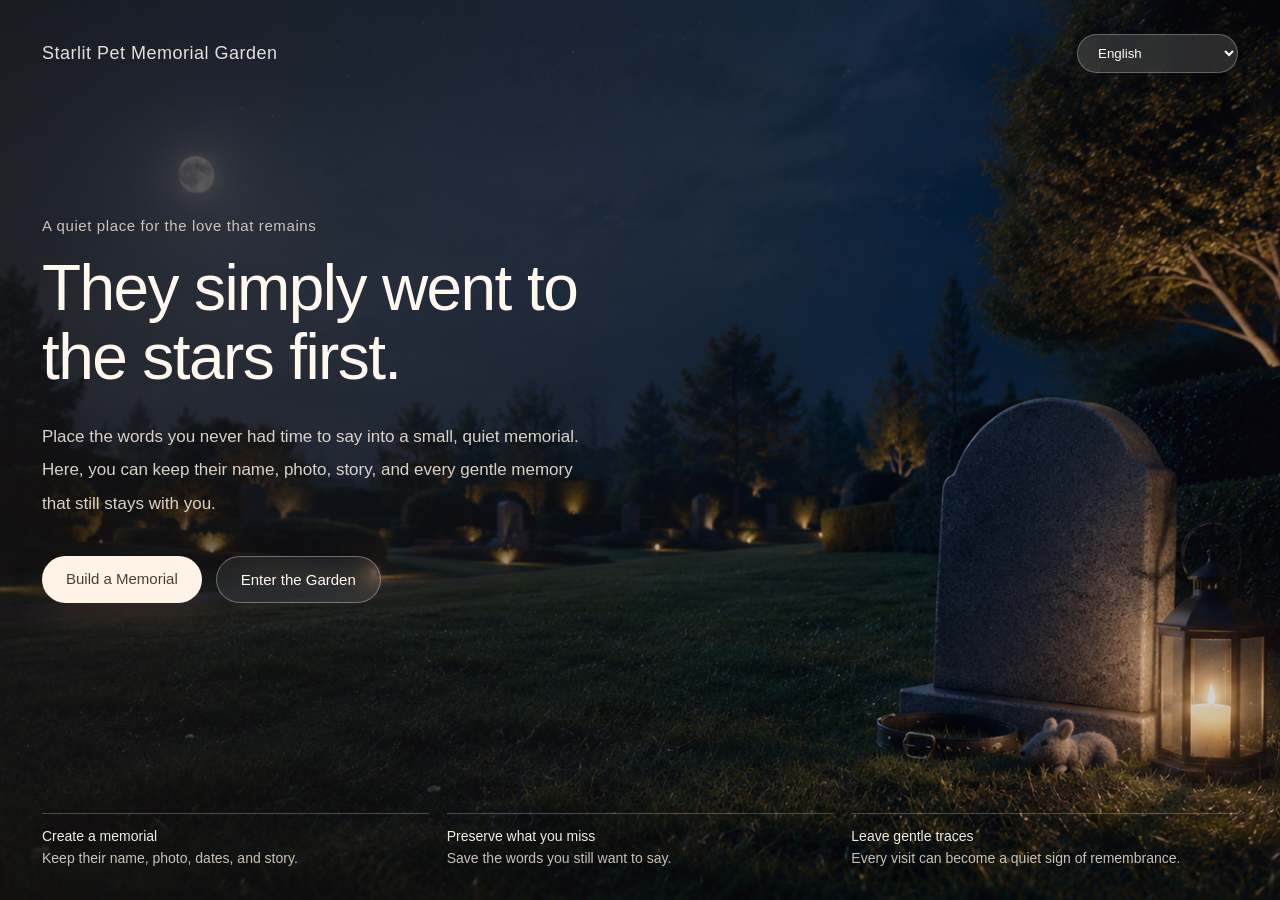
==== commit d7c95f78: "Update index.html" ====
--- a/index.html
+++ b/index.html
@@ -49,14 +49,20 @@
       color: rgba(255, 250, 245, 0.88);
     }
 
-    .language-button {
+    .language-select {
       border: 1px solid rgba(255, 250, 245, 0.28);
-      background: rgba(255, 250, 245, 0.12);
+      background: rgba(255, 250, 245, 0.14);
       color: #fffaf5;
-      padding: 10px 18px;
+      padding: 10px 16px;
       border-radius: 999px;
       cursor: pointer;
       backdrop-filter: blur(10px);
+      outline: none;
+    }
+
+    .language-select option {
+      color: #3f342e;
+      background: #fffaf5;
     }
 
     .home-content {
@@ -149,10 +155,6 @@
     }
 
     @media (max-width: 800px) {
-      .home-fullscreen {
-        background-position: center;
-      }
-
       .home-top {
         padding: 24px;
       }
@@ -183,44 +185,48 @@
   <main class="home-fullscreen">
 
     <header class="home-top">
-      <div class="home-logo" data-en="Starlit Pet Memorial Garden" data-zh="星眠宠物纪念园">
-        Starlit Pet Memorial Garden
-      </div>
-
-      <button class="language-button" onclick="toggleLanguage()">中文</button>
+      <div class="home-logo" data-key="logo">Starlit Pet Memorial Garden</div>
+
+      <select class="language-select" onchange="changeLanguage(this.value)">
+        <option value="en">English</option>
+        <option value="zh">中文</option>
+        <option value="ja">日本語</option>
+        <option value="ko">한국어</option>
+        <option value="es">Español</option>
+        <option value="fr">Français</option>
+        <option value="de">Deutsch</option>
+        <option value="pt">Português</option>
+        <option value="it">Italiano</option>
+        <option value="th">ไทย</option>
+        <option value="vi">Tiếng Việt</option>
+        <option value="id">Bahasa Indonesia</option>
+        <option value="ms">Bahasa Melayu</option>
+        <option value="hi">हिन्दी</option>
+        <option value="ar">العربية</option>
+      </select>
     </header>
 
     <section class="home-content">
       <div class="home-copy">
 
-        <p class="eyebrow"
-           data-en="A quiet place for the love that remains"
-           data-zh="给仍然存在的爱，一个安静的地方">
+        <p class="eyebrow" data-key="eyebrow">
           A quiet place for the love that remains
         </p>
 
-        <h1
-          data-en="They simply went to the stars first."
-          data-zh="它只是先去了星星上。">
+        <h1 data-key="title">
           They simply went to the stars first.
         </h1>
 
-        <p class="home-desc"
-           data-en="Place the words you never had time to say into a small, quiet memorial. Here, you can keep their name, photo, story, and every gentle memory that still stays with you."
-           data-zh="把那些没来得及说完的话，放进一座安静的小墓碑里。在这里，你可以为离开的宠物留下名字、照片、故事和想念。">
+        <p class="home-desc" data-key="desc">
           Place the words you never had time to say into a small, quiet memorial. Here, you can keep their name, photo, story, and every gentle memory that still stays with you.
         </p>
 
         <div class="home-actions">
-          <a href="create.html" class="primary-action"
-             data-en="Build a Memorial"
-             data-zh="为它建一座墓碑">
+          <a href="create.html" class="primary-action" data-key="buildBtn">
             Build a Memorial
           </a>
 
-          <a href="cemetery.html" class="quiet-action"
-             data-en="Enter the Garden"
-             data-zh="进入纪念园">
+          <a href="cemetery.html" class="quiet-action" data-key="enterBtn">
             Enter the Garden
           </a>
         </div>
@@ -230,45 +236,105 @@
 
     <section class="home-bottom-notes">
       <div class="home-note">
-        <strong data-en="Create a memorial" data-zh="创建墓碑">Create a memorial</strong>
-        <span data-en="Keep their name, photo, dates, and story."
-              data-zh="留下它的名字、照片、日期和故事。">
-          Keep their name, photo, dates, and story.
-        </span>
+        <strong data-key="note1Title">Create a memorial</strong>
+        <span data-key="note1Text">Keep their name, photo, dates, and story.</span>
       </div>
 
       <div class="home-note">
-        <strong data-en="Preserve what you miss" data-zh="记录想念">Preserve what you miss</strong>
-        <span data-en="Save the words you still want to say."
-              data-zh="把想说的话保存下来。">
-          Save the words you still want to say.
-        </span>
+        <strong data-key="note2Title">Preserve what you miss</strong>
+        <span data-key="note2Text">Save the words you still want to say.</span>
       </div>
 
       <div class="home-note">
-        <strong data-en="Leave gentle traces" data-zh="来访痕迹">Leave gentle traces</strong>
-        <span data-en="Every visit can become a quiet sign of remembrance."
-              data-zh="每一次看望，都会留下轻轻的痕迹。">
-          Every visit can become a quiet sign of remembrance.
-        </span>
+        <strong data-key="note3Title">Leave gentle traces</strong>
+        <span data-key="note3Text">Every visit can become a quiet sign of remembrance.</span>
       </div>
     </section>
 
   </main>
 
   <script>
-    let currentLanguage = "en";
-
-    function toggleLanguage() {
-      currentLanguage = currentLanguage === "en" ? "zh" : "en";
-      document.documentElement.lang = currentLanguage === "en" ? "en" : "zh-CN";
-
-      document.querySelectorAll("[data-en][data-zh]").forEach(function(item) {
-        item.textContent = item.getAttribute("data-" + currentLanguage);
+    const translations = {
+      en: {
+        logo: "Starlit Pet Memorial Garden",
+        eyebrow: "A quiet place for the love that remains",
+        title: "They simply went to the stars first.",
+        desc: "Place the words you never had time to say into a small, quiet memorial. Here, you can keep their name, photo, story, and every gentle memory that still stays with you.",
+        buildBtn: "Build a Memorial",
+        enterBtn: "Enter the Garden",
+        note1Title: "Create a memorial",
+        note1Text: "Keep their name, photo, dates, and story.",
+        note2Title: "Preserve what you miss",
+        note2Text: "Save the words you still want to say.",
+        note3Title: "Leave gentle traces",
+        note3Text: "Every visit can become a quiet sign of remembrance."
+      },
+      zh: {
+        logo: "星眠宠物纪念园",
+        eyebrow: "给仍然存在的爱，一个安静的地方",
+        title: "它只是先去了星星上。",
+        desc: "把那些没来得及说完的话，放进一座安静的小墓碑里。在这里，你可以为离开的宠物留下名字、照片、故事和想念。",
+        buildBtn: "为它建一座墓碑",
+        enterBtn: "进入纪念园",
+        note1Title: "创建墓碑",
+        note1Text: "留下它的名字、照片、日期和故事。",
+        note2Title: "记录想念",
+        note2Text: "把想说的话保存下来。",
+        note3Title: "来访痕迹",
+        note3Text: "每一次看望，都会留下轻轻的痕迹。"
+      },
+      ja: {
+        logo: "星眠ペット記念園",
+        eyebrow: "残された愛のための静かな場所",
+        title: "あの子は、少し先に星へ行っただけ。",
+        desc: "伝えきれなかった言葉を、小さな静かな記念碑に残しましょう。名前、写真、物語、そして大切な思い出をここに保管できます。",
+        buildBtn: "記念碑を作る",
+        enterBtn: "記念園へ入る",
+        note1Title: "記念碑を作成",
+        note1Text: "名前、写真、日付、物語を残します。",
+        note2Title: "想いを残す",
+        note2Text: "まだ伝えたい言葉を保存します。",
+        note3Title: "訪問のしるし",
+        note3Text: "訪れるたび、静かな記憶の跡が残ります。"
+      },
+      ko: {
+        logo: "별잠 반려동물 추모정원",
+        eyebrow: "남아 있는 사랑을 위한 조용한 곳",
+        title: "그 아이는 먼저 별로 갔을 뿐이에요.",
+        desc: "미처 전하지 못한 말을 작은 추모비에 담아보세요. 이름, 사진, 이야기와 아직 남아 있는 따뜻한 기억을 보관할 수 있습니다.",
+        buildBtn: "추모비 만들기",
+        enterBtn: "정원 들어가기",
+        note1Title: "추모비 만들기",
+        note1Text: "이름, 사진, 날짜와 이야기를 남깁니다.",
+        note2Title: "그리움 보관",
+        note2Text: "아직 하고 싶은 말을 저장합니다.",
+        note3Title: "방문의 흔적",
+        note3Text: "방문할 때마다 조용한 기억의 흔적이 남습니다."
+      },
+      es: {
+        logo: "Jardín Memorial de Mascotas",
+        eyebrow: "Un lugar tranquilo para el amor que permanece",
+        title: "Solo se adelantaron a las estrellas.",
+        desc: "Guarda las palabras que no alcanzaste a decir en un pequeño memorial. Aquí puedes conservar su nombre, foto, historia y cada recuerdo que sigue contigo.",
+        buildBtn: "Crear memorial",
+        enterBtn: "Entrar al jardín",
+        note1Title: "Crear un memorial",
+        note1Text: "Guarda su nombre, foto, fechas e historia.",
+        note2Title: "Preservar lo que extrañas",
+        note2Text: "Conserva las palabras que aún quieres decir.",
+        note3Title: "Dejar huellas suaves",
+        note3Text: "Cada visita puede ser una señal tranquila de recuerdo."
+      }
+    };
+
+    function changeLanguage(lang) {
+      const data = translations[lang] || translations.en;
+      document.documentElement.lang = lang;
+
+      document.querySelectorAll("[data-key]").forEach(function(item) {
+        const key = item.getAttribute("data-key");
+        if (data[key]) item.textContent = data[key];
       });
-
-      document.querySelector(".language-button").textContent =
-        currentLanguage === "en" ? "中文" : "English";
     }
   </script>
 
